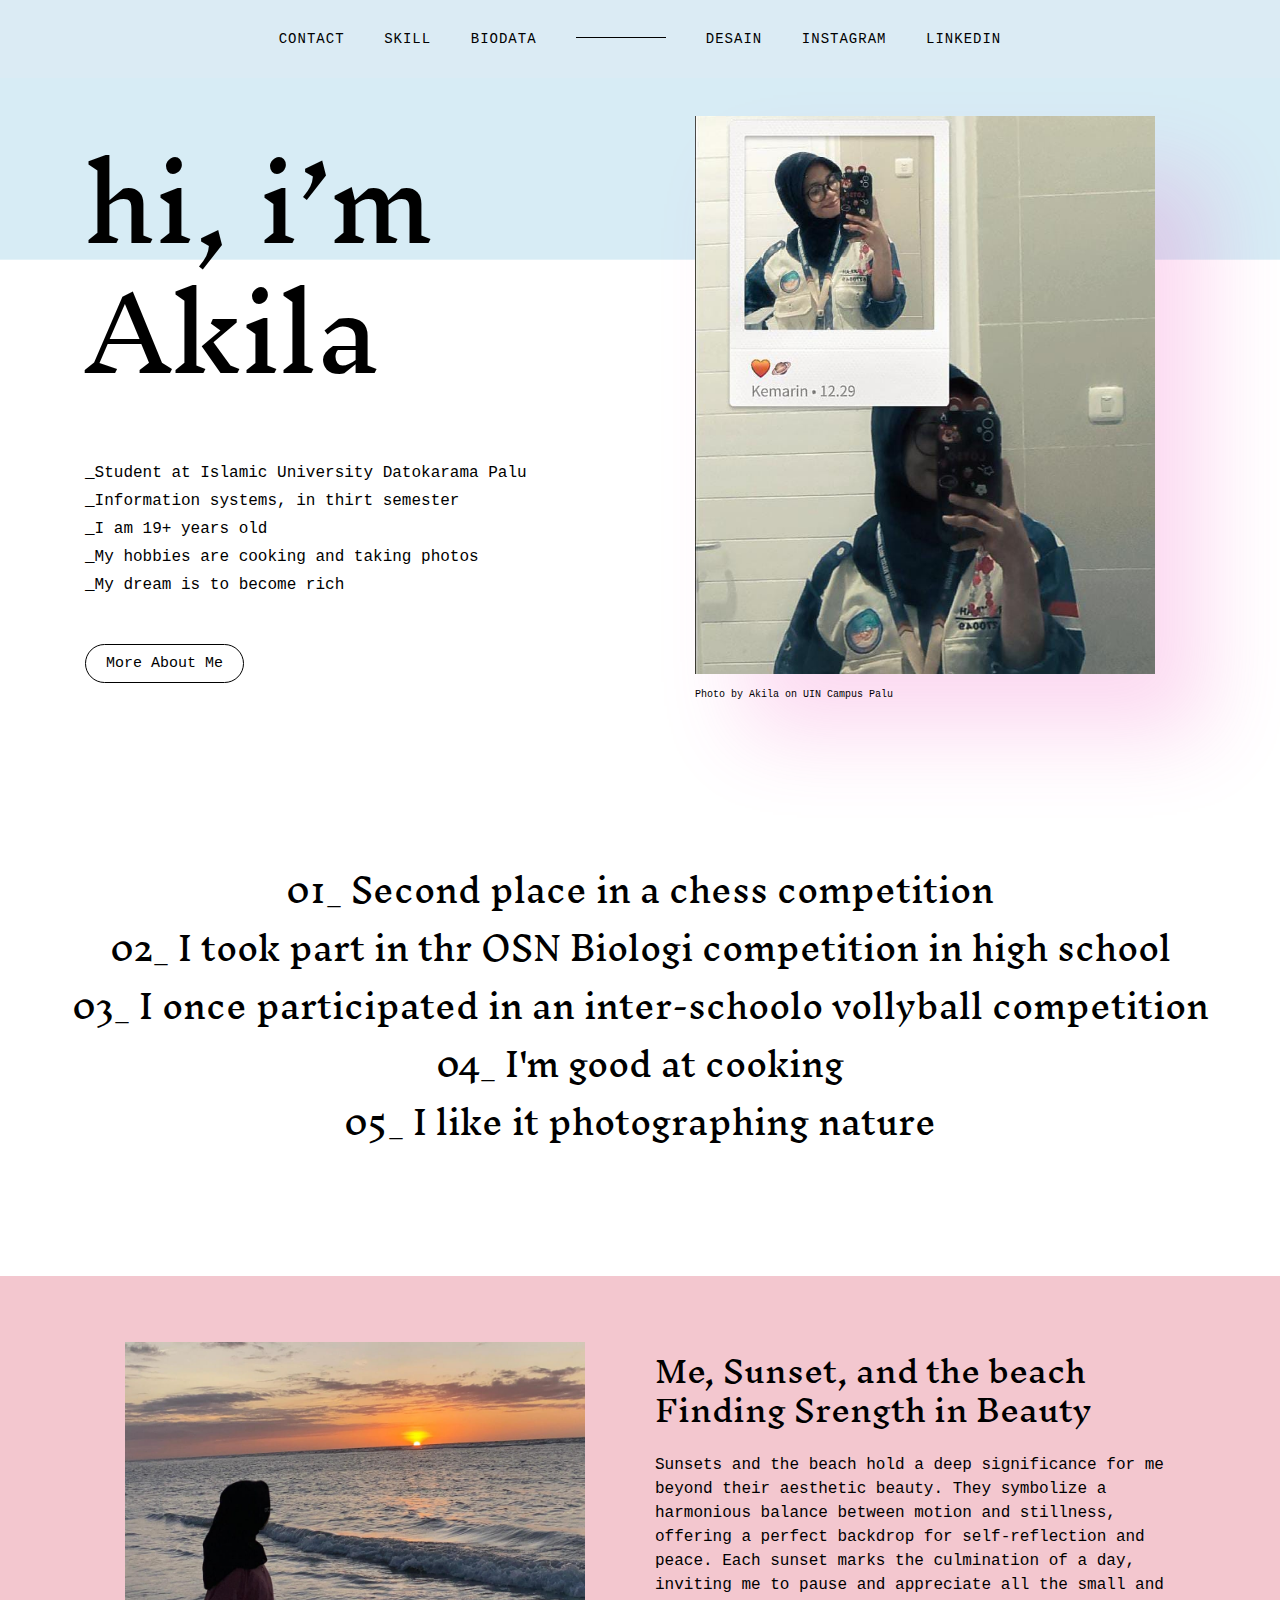
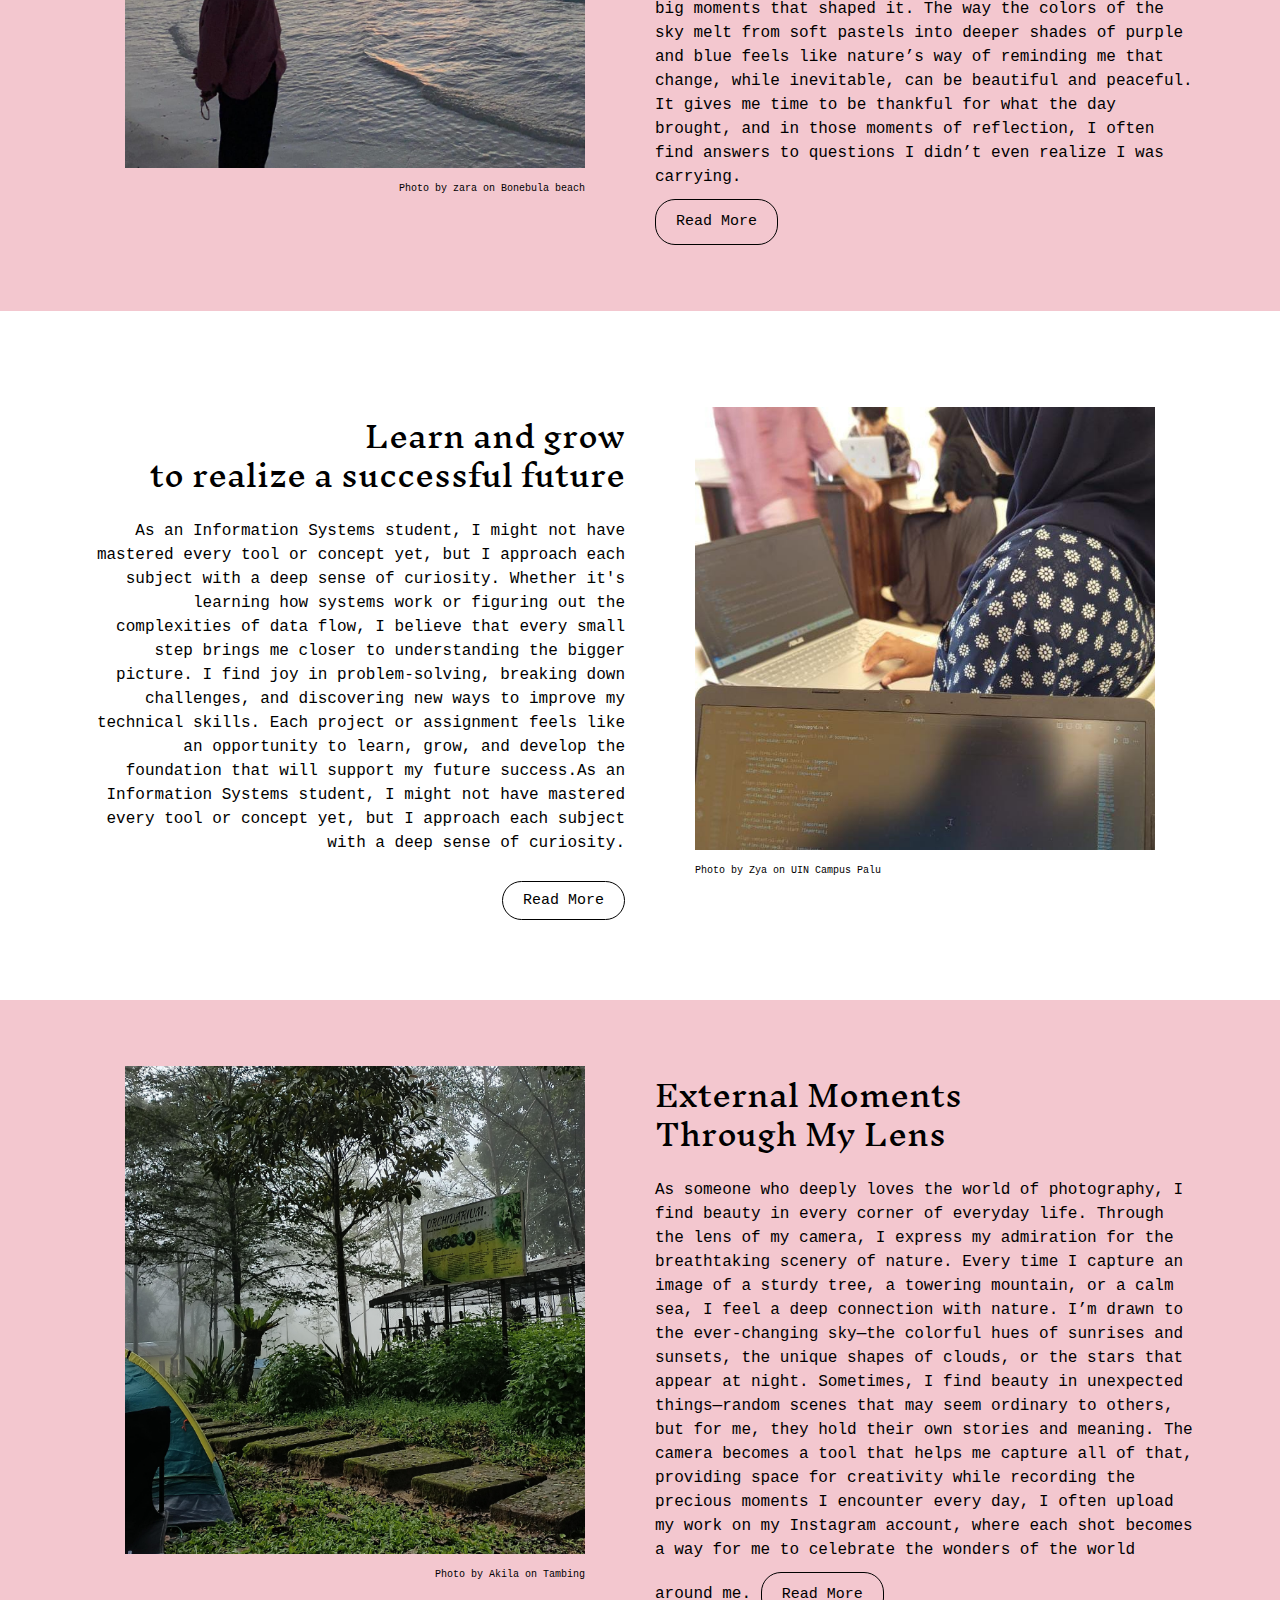
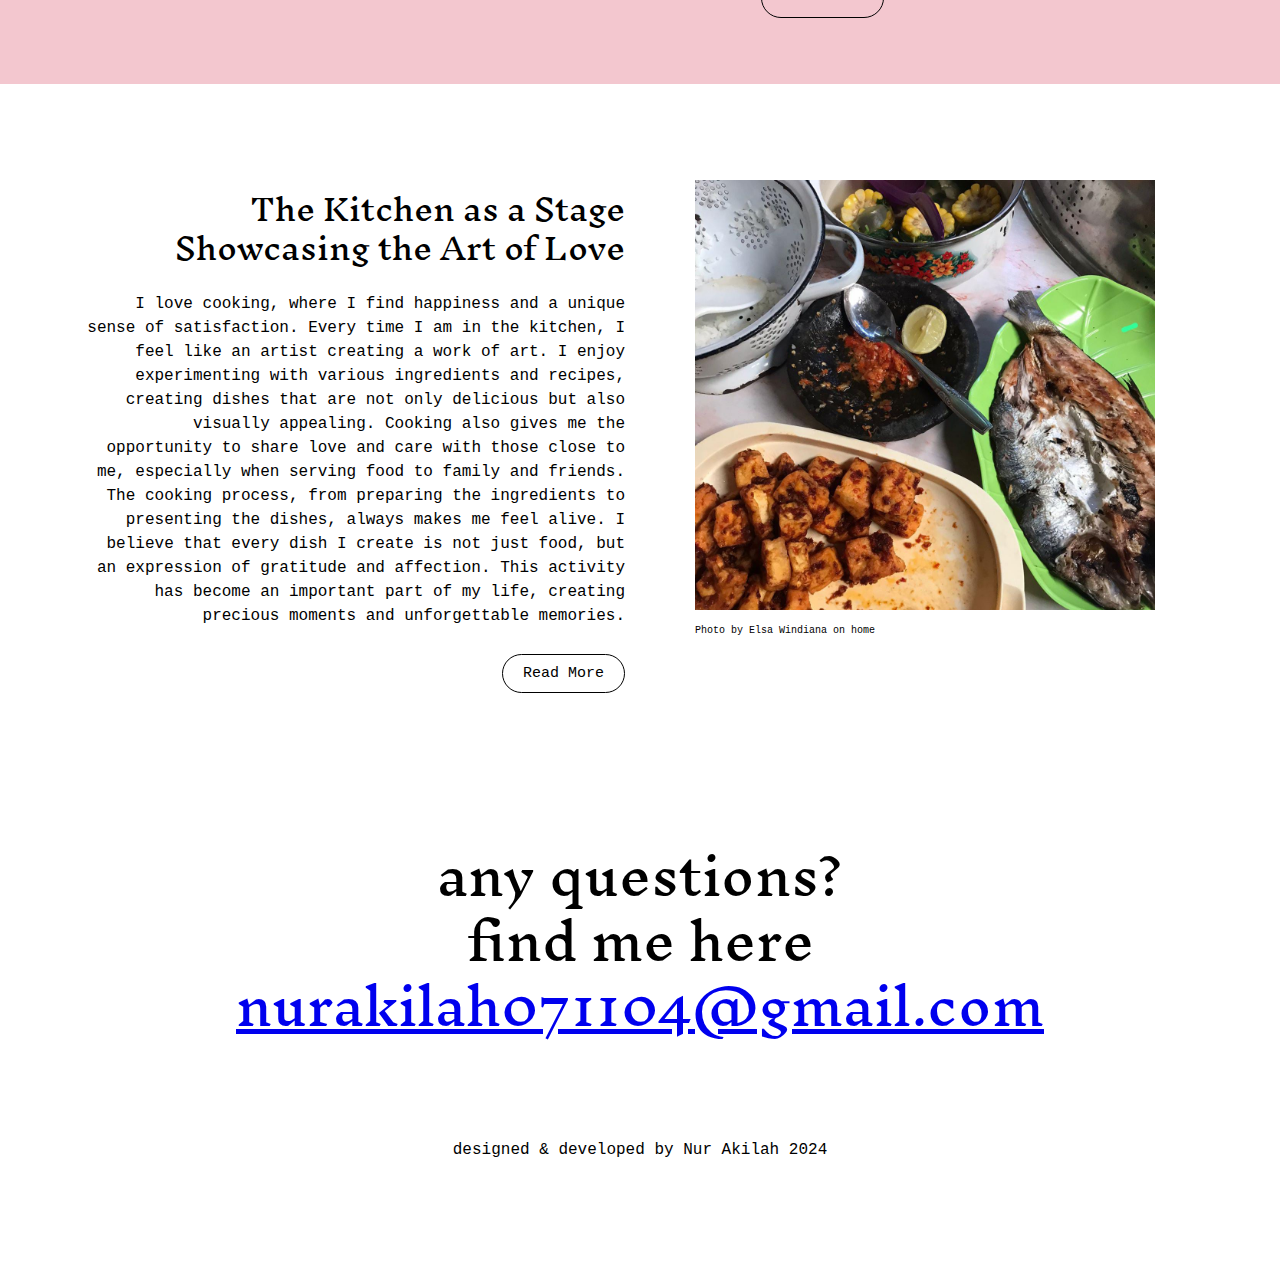
==== index.html @ 7b29a641 "upload_1" ====
<!DOCTYPE html>
<html>
<head>
	<meta charset="utf-8">
	<meta name="viewport" content="width=device-width, initial-scale=1.0">
	<title>Portfolio</title>
	<link rel="stylesheet" href="css/bootstrap-grid.css" type="text/css">
	<link rel="stylesheet" href="css/styles.css" type="text/css">
	<!-- add google font -->
	<link href="https://fonts.googleapis.com/css2?family=Inknut+Antiqua:wght@300;400;500;600;700;800;900&display=swap" rel="stylesheet">
</head>

<body>
	<nav>
		<ul >
			<li><a href="#contact">contact</a></li>
			<li><a href="#skill">skill</a></li>
			<li><a href="#biodata">biodata</a></li>
			<li class="empty"></li>
			<li><a href="#desain">desain</a></li>
			<li><a href="https://www.instagram.com/qy_loveee" target="_blank">instagram</a></li>
			<li><a href="https://akilaahhh.netlify.app/" target="_blank">linkedin</a></li>

		</ul>
	</nav>
	<header>
		<div class="container">
			<div class="row">
				<!-- right coloum -->
				<div class="col-sm">
					<h1>hi, i’m</br>
					Akila</h1>
					<ul id="biodata">
						<li>_Student at Islamic University Datokarama Palu</li>
						<li>_Information systems, in thirt semester</li>
						<li>_I am 19+ years old</li>
						<li>_My hobbies are cooking and taking photos</li>
						<li>_My dream is to become rich</li>
					</ul> 
					<a href="detail/more-details-about-me.html" class="button">More About Me</a>
				</div>
				<!-- left coloum -->
				<div class="col-sm">
					<figure>
						<img src="img\ilaa.iccu.jpg" class="intro-img" alt="Jone Doe">
						<figcaption>
							Photo by Akila on UIN Campus Palu
						</figcaption>
					</figure>
				</div>
			</div>
		</div>
	</header>
	<section id="skill">
		<ul class="skill-list">
			<li>01_ Second place in a chess competition</li>
			<li>02_ I took part in thr OSN Biologi competition in high school</li>
			<li>03_ I once participated in an inter-schoolo vollyball competition</li>
			<li>04_ I'm good at cooking</li>
			<li>05_ I like it photographing nature</li>
		</ul>
	</section>
	<!-- projects -->
	<section class="project blue">
		<div class="container">
			<div class="row">
				<!-- right coloum -->
				<div class="col-sm">
					<figure>
						<img src="img\ila.beach.jpg"alt="cosmetics">
						<figcaption class="right-alignment">
							Photo by zara on Bonebula beach
						</figcaption>
					</figure> 
				</div>
				<div class="col-sm">
					<h2>Me, Sunset, and the beach <br>Finding Srength in Beauty</h2>
					<p>Sunsets and the beach hold a deep significance for me beyond their aesthetic beauty. They symbolize a harmonious balance between motion and stillness, offering a perfect backdrop for self-reflection and peace. Each sunset marks the culmination of a day, inviting me to pause and appreciate all the small and big moments that shaped it. The way the colors of the sky melt from soft pastels into deeper shades of purple and blue feels like nature’s way of reminding me that change, while inevitable, can be beautiful and peaceful. It gives me time to be thankful for what the day brought, and in those moments of reflection, I often find answers to questions I didn’t even realize I was carrying. <br>
					<a href="detail/more-details.html" class="button">Read More </a>
				</div>
			</div>
		</div>
	</section>
	<!-- project2 -->
	<section class="project">
		<div class="container">
			<div class="row">
				<!-- right coloum -->
				<div class="col-sm right-alignment">
					<h2>Learn and grow  <br> to realize a successful future</h2>

					<p>As an Information Systems student, I might not have mastered every tool or concept yet, but I approach each subject with a deep sense of curiosity. Whether it's learning how systems work or figuring out the complexities of data flow, I believe that every small step brings me closer to understanding the bigger picture. I find joy in problem-solving, breaking down challenges, and discovering new ways to improve my technical skills. Each project or assignment feels like an opportunity to learn, grow, and develop the foundation that will support my future success.As an Information Systems student, I might not have mastered every tool or concept yet, but I approach each subject with a deep sense of curiosity. <br></p>
					<a href="detail/more-cooding-details.html" class="button">Read More </a>
				</div>
				<div class="col-sm">
					<figure>
						<img src="img\cooding.jpg"alt="cosmetics">
						<figcaption>
							Photo by Zya on UIN Campus Palu
						</figcaption>
					</figure> 
				</div>
			</div>
		</div>
	</section>
	<section class="project blue">
		<!-- project3 -->
		<div class="container">
			<div class="row">
				<!-- right coloum -->
				<div class="col-sm">
					<figure>
						<img src="img\random.jpg" alt="cosmetics">
						<figcaption class="right-alignment">
							Photo by Akila on Tambing
						</figcaption>
					</figure>
				</div> 
				<div class="col-sm">
					<h2>External Moments<br>
					Through My Lens</h2>
					<p>As someone who deeply loves the world of photography, I find beauty in every corner of everyday life. Through the lens of my camera, I express my admiration for the breathtaking scenery of nature. Every time I capture an image of a sturdy tree, a towering mountain, or a calm sea, I feel a deep connection with nature. I’m drawn to the ever-changing sky—the colorful hues of sunrises and sunsets, the unique shapes of clouds, or the stars that appear at night. Sometimes, I find beauty in unexpected things—random scenes that may seem ordinary to others, but for me, they hold their own stories and meaning. The camera becomes a tool that helps me capture all of that, providing space for creativity while recording the precious moments I encounter every day, I often upload my work on my Instagram account, where each shot becomes a way for me to celebrate the wonders of the world around me.
					<a href="detail/more-MyLens-details.html" class="button">Read More </a>
				</div>
			</div>
		</div>
	</section>
	<section class="project">
		<div class="container">
			<div class="row">
				<!-- right coloum -->
				<div class="col-sm right-alignment">
					<h2>The Kitchen as a Stage <br> Showcasing the Art of Love</h2>

					<p>I love cooking, where I find happiness and a unique sense of satisfaction. Every time I am in the kitchen, I feel like an artist creating a work of art. I enjoy experimenting with various ingredients and recipes, creating dishes that are not only delicious but also visually appealing. Cooking also gives me the opportunity to share love and care with those close to me, especially when serving food to family and friends. The cooking process, from preparing the ingredients to presenting the dishes, always makes me feel alive. I believe that every dish I create is not just food, but an expression of gratitude and affection. This activity has become an important part of my life, creating precious moments and unforgettable memories.</p>
					<a href="detail/more-cooking-details.html" class="button">Read More </a>
				</div>
				<div class="col-sm">
					<figure>
						<img src="img\cooking.jpg" alt="cosmetics">
						<figcaption>
							Photo by Elsa Windiana on home
						</figcaption>
					</figure> 
				</div>
			</div>
		</div>
	</section>
	<footer id="contact">
		<h2>any questions?<br>find me here <br><a href="mailto:nurakilah071104@gmail.com" target="_blank">nurakilah071104@gmail.com</a></h2>
			<p id="desain">designed & developed by Nur Akilah 2024</p>

		</footer>
	
	</body>
	</html>
---- css/styles.css ----
body{
	font-family: 'IBM Plex Mono', monospace;
}
body, ul{
	margin: 0;
	padding:0;
}

h1,h2, .skill-list {
	font-family: 'Inknut Antiqua', serif;

}

img{
	/*this limit width image*/
	max-width: 100%;
}
nav{
	background-color: #DBEBF4;
	position: fixed;
	z-index: 1;
	width: 100%;
}
header{
	top:70px;
	position: relative;
	margin-bottom:  220px;
	background-image: url('../img/background.png');
	background-repeat: no-repeat;
	background-size: cover;
	background-position-y: -185px; 
}

nav ul li{
	display: inline-block;
	margin: 0 15px;
	padding:0;
	text-transform: uppercase;
	letter-spacing: 1px;
	font-size: 14px;
	
}

nav ul{
	margin: 0 auto;
	text-align: center;
	padding: 30px;

}

h1{
	font-size: 100px;
	line-height: 130%;
	
}
h2{
	font-size: 30px;
	line-height: 130%;
}
h1, h2{
	font-weight: normal;
}
p{
	line-height: 150%;
}

ul li{
	list-style: none;
	margin: 10px 0;
	font-family:unset;
}

.button{
	border: 1px solid black;
	font-size: 15px;
	border-radius: 20px;
	text-decoration: none;
	color: black;
	padding: 10px 20px;
	margin-top:40px;
	display: inline-block;
	transition: background 0.5s ease-in-out;
}
.button:hover{
	background:black;
	color: white; 

}
figcaption{
	font-size: 10px;
	margin-top: 10px
}

.intro-img{
	box-shadow: 50px 60px 80px rgba(239, 70, 185, 0.2);
	margin-top: 30px;

}

.skill-list {
	text-align: center;
	font-size: 32px;
	line-height: 150%;
	margin-bottom: 130px;
}
.project{
	margin: 30px 0; 
	padding: 50px;
}

.blue{
	background-color: rgb(243, 199, 207);
	
	
}


.project .button{
	margin-top: 10px;
}
footer{
	text-align: center;
	margin:100px;

}
footer h2{
	font-size: 50px;
	margin-bottom:100px; 

}
.right-alignment{
	text-align: right;
}

li.empty{
	width: 90px;
	border-top: 1px solid black;
	top:-5px;
	position: relative; 
}

nav li a{
	text-decoration: none;
	color: black;
}
nav li a:hover{
	text-decoration: underline;
}
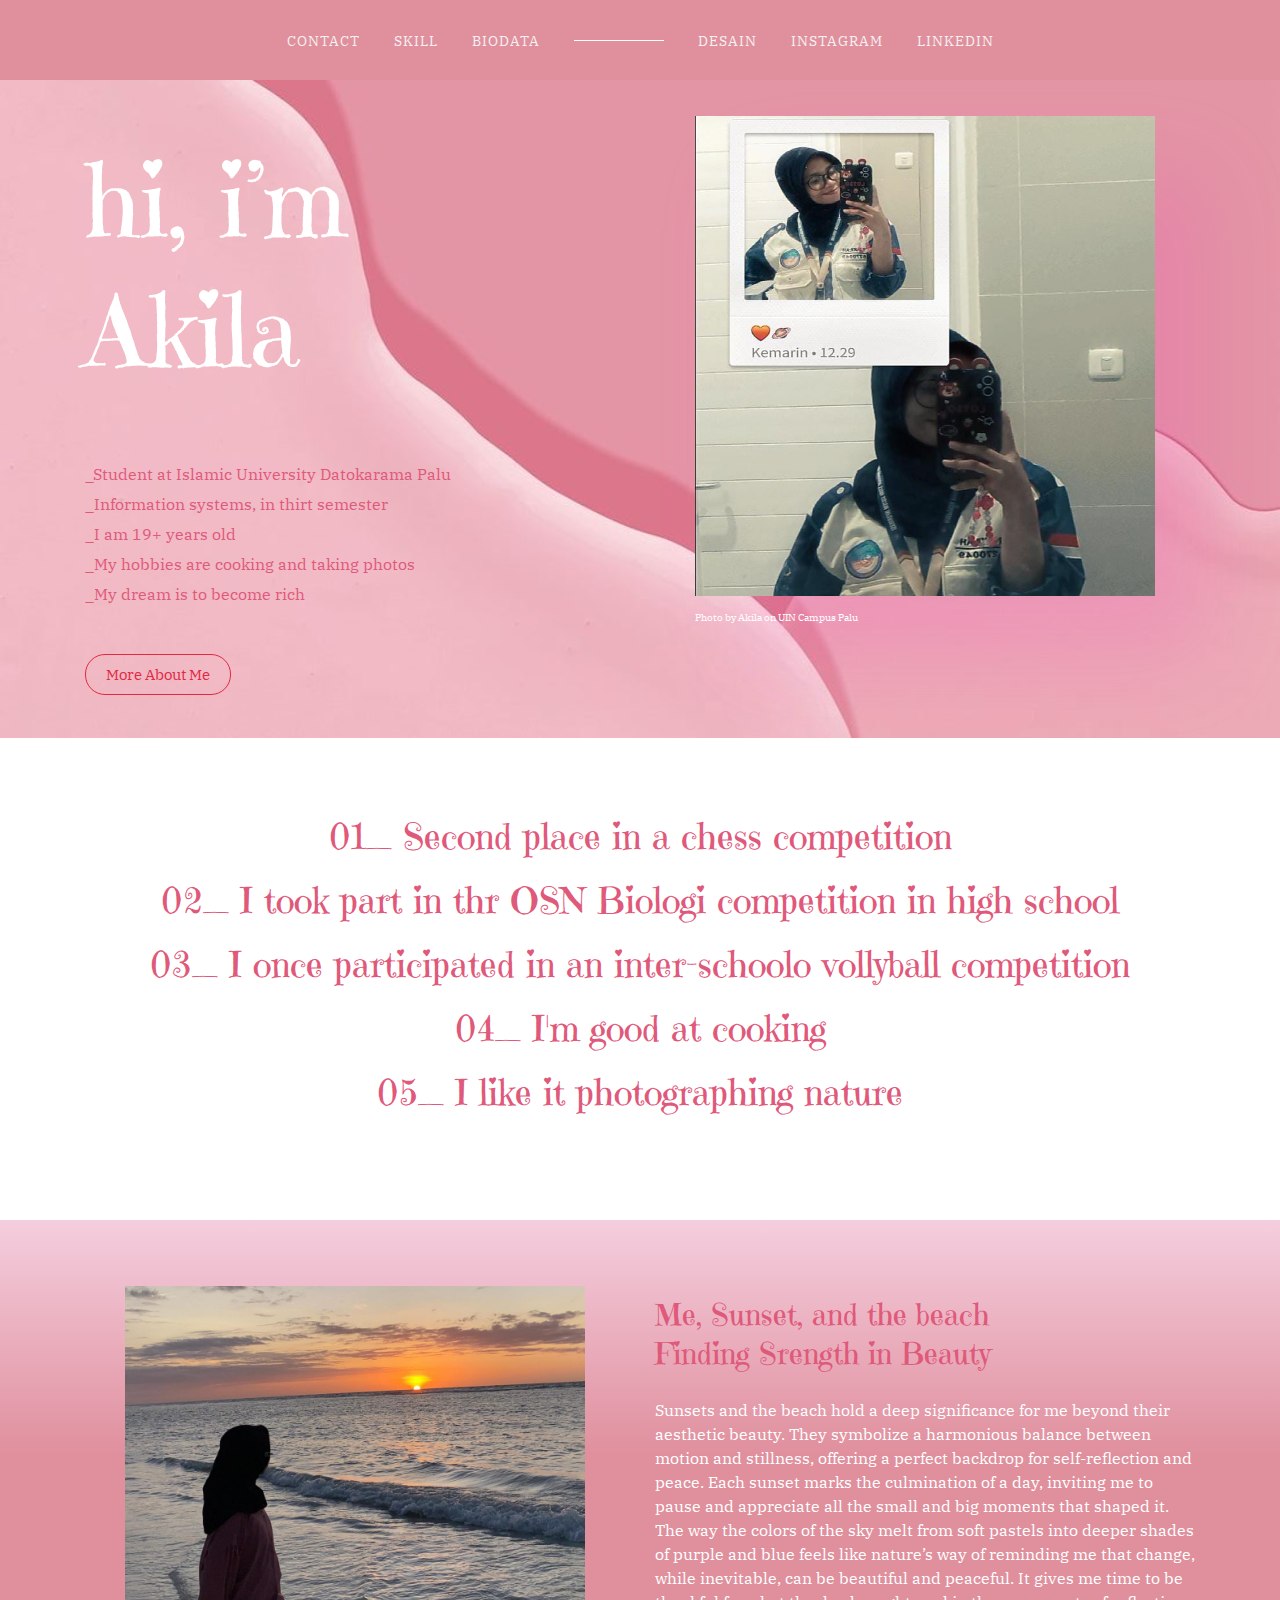
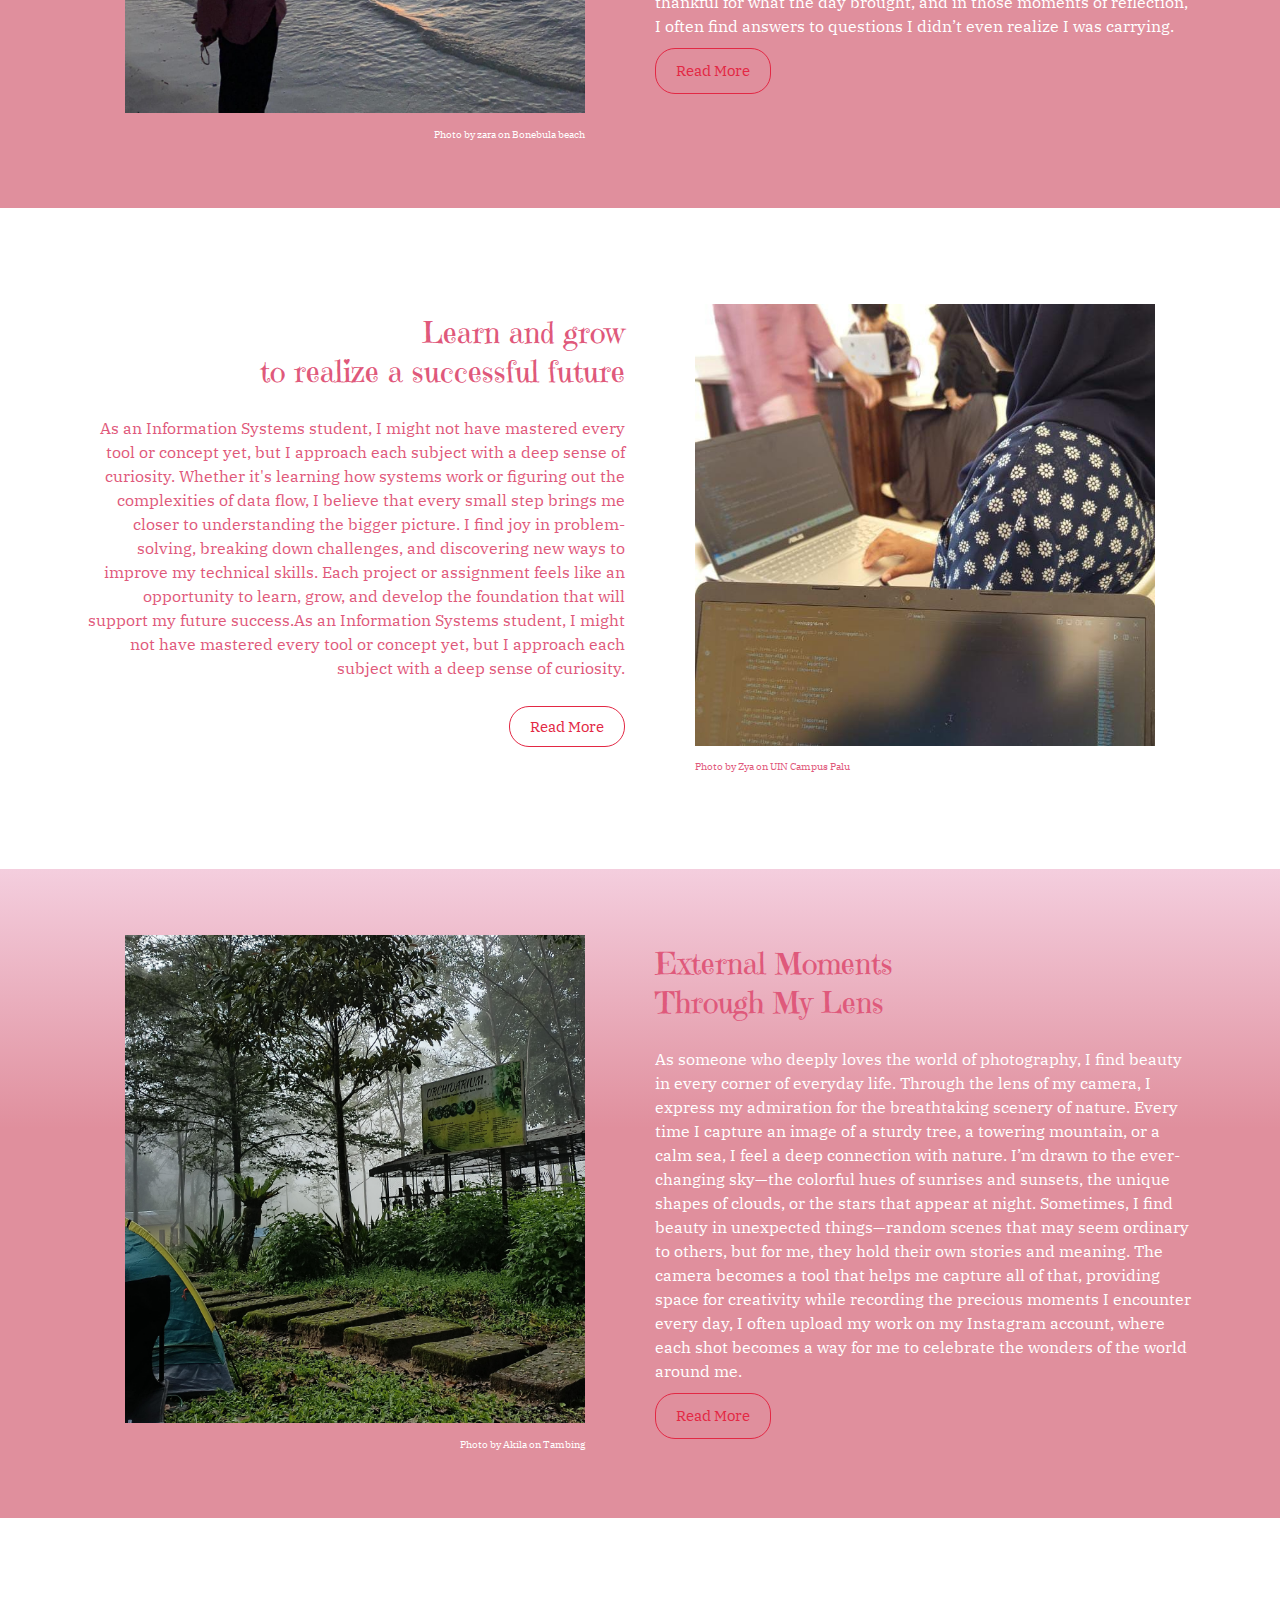
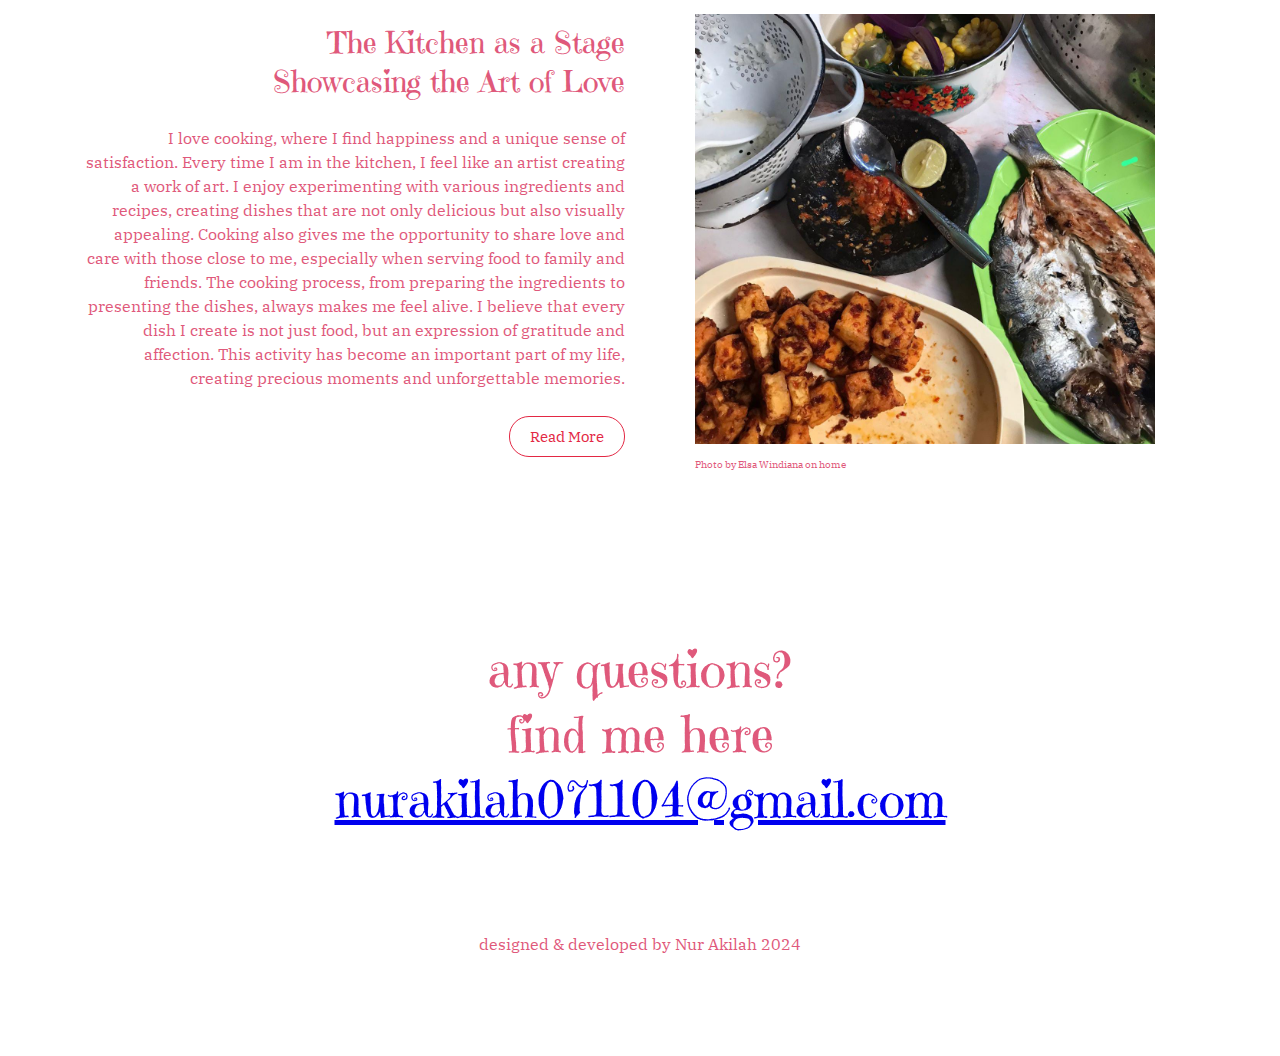
==== commit 254db5f4: "jhjh" ====
--- a/index.html
+++ b/index.html
@@ -8,16 +8,14 @@
 	<link rel="stylesheet" href="css/bootstrap-grid.css" type="text/css">
 	<link rel="stylesheet" href="css/styles.css" type="text/css">
 	<!-- add google font -->
-	<link href="https://fonts.googleapis.com/css2?family=Inknut+Antiqua:wght@300;400;500;600;700;800;900&display=swap" rel="stylesheet">
-</head>
-
-<body>
+	<link href="https://fonts.googleapis.com/css2?family=Emilys+Candy&display=swap" rel="stylesheet">
+	<link href="https://fonts.googleapis.com/css2?family=Emilys+Candy&family=IBM+Plex+Serif:ital,wght@0,100;0,200;0,300;0,400;0,500;0,600;0,700;1,100;1,200;1,300;1,400;1,500;1,600;1,700&family=Inconsolata:wght@200..900&family=Josefin+Slab:ital,wght@0,100..700;1,100..700&family=Mulish:ital,wght@0,200..1000;1,200..1000&family=Playfair+Display:ital,wght@0,400..900;1,400..900&display=swap" rel="stylesheet"><body>
 	<nav>
 		<ul >
 			<li><a href="#contact">contact</a></li>
 			<li><a href="#skill">skill</a></li>
 			<li><a href="#biodata">biodata</a></li>
-			<li class="empty"></li>
+			<li class="empty"></li> 
 			<li><a href="#desain">desain</a></li>
 			<li><a href="https://www.instagram.com/qy_loveee" target="_blank">instagram</a></li>
 			<li><a href="https://akilaahhh.netlify.app/" target="_blank">linkedin</a></li>
@@ -45,7 +43,7 @@
 					<figure>
 						<img src="img\ilaa.iccu.jpg" class="intro-img" alt="Jone Doe">
 						<figcaption>
-							Photo by Akila on UIN Campus Palu
+							<p>Photo by Akila on UIN Campus Palu</p>
 						</figcaption>
 					</figure>
 				</div>
@@ -70,11 +68,11 @@
 					<figure>
 						<img src="img\ila.beach.jpg"alt="cosmetics">
 						<figcaption class="right-alignment">
-							Photo by zara on Bonebula beach
+							<p>Photo by zara on Bonebula beach</p>
 						</figcaption>
 					</figure> 
 				</div>
-				<div class="col-sm">
+				<div class="col-sm akila">
 					<h2>Me, Sunset, and the beach <br>Finding Srength in Beauty</h2>
 					<p>Sunsets and the beach hold a deep significance for me beyond their aesthetic beauty. They symbolize a harmonious balance between motion and stillness, offering a perfect backdrop for self-reflection and peace. Each sunset marks the culmination of a day, inviting me to pause and appreciate all the small and big moments that shaped it. The way the colors of the sky melt from soft pastels into deeper shades of purple and blue feels like nature’s way of reminding me that change, while inevitable, can be beautiful and peaceful. It gives me time to be thankful for what the day brought, and in those moments of reflection, I often find answers to questions I didn’t even realize I was carrying. <br>
 					<a href="detail/more-details.html" class="button">Read More </a>
@@ -113,16 +111,16 @@
 					<figure>
 						<img src="img\random.jpg" alt="cosmetics">
 						<figcaption class="right-alignment">
-							Photo by Akila on Tambing
+							<p>Photo by Akila on Tambing</p>
 						</figcaption>
 					</figure>
 				</div> 
-				<div class="col-sm">
+				<div class="col-sm akila" >
 					<h2>External Moments<br>
 					Through My Lens</h2>
-					<p>As someone who deeply loves the world of photography, I find beauty in every corner of everyday life. Through the lens of my camera, I express my admiration for the breathtaking scenery of nature. Every time I capture an image of a sturdy tree, a towering mountain, or a calm sea, I feel a deep connection with nature. I’m drawn to the ever-changing sky—the colorful hues of sunrises and sunsets, the unique shapes of clouds, or the stars that appear at night. Sometimes, I find beauty in unexpected things—random scenes that may seem ordinary to others, but for me, they hold their own stories and meaning. The camera becomes a tool that helps me capture all of that, providing space for creativity while recording the precious moments I encounter every day, I often upload my work on my Instagram account, where each shot becomes a way for me to celebrate the wonders of the world around me.
-					<a href="detail/more-MyLens-details.html" class="button">Read More </a>
-				</div>
+					<p>As someone who deeply loves the world of photography, I find beauty in every corner of everyday life. Through the lens of my camera, I express my admiration for the breathtaking scenery of nature. Every time I capture an image of a sturdy tree, a towering mountain, or a calm sea, I feel a deep connection with nature. I’m drawn to the ever-changing sky—the colorful hues of sunrises and sunsets, the unique shapes of clouds, or the stars that appear at night. Sometimes, I find beauty in unexpected things—random scenes that may seem ordinary to others, but for me, they hold their own stories and meaning. The camera becomes a tool that helps me capture all of that, providing space for creativity while recording the precious moments I encounter every day, I often upload my work on my Instagram account, where each shot becomes a way for me to celebrate the wonders of the world around me. <p\> <br> <a href="detail/more-MyLens-details.html" class="button">Read More </a>
+				
+					</div>
 			</div>
 		</div>
 	</section>
--- a/css/styles.css
+++ b/css/styles.css
@@ -1,14 +1,25 @@
-body{
-	font-family: 'IBM Plex Mono', monospace;
-}
+
 body, ul{
 	margin: 0;
 	padding:0;
 }
+body{
+	font-family: "IBM Plex Serif", serif;
+	color: rgb(223, 89, 123);
+	
+}
 
 h1,h2, .skill-list {
-	font-family: 'Inknut Antiqua', serif;
+	font-family: "Emilys Candy", serif;
+	color: rgb(223, 89, 123);
 
+}
+.intro-img {
+    box-shadow: 50px 60px 80px rgba(245, 235, 186, 0.2);
+    margin-top: 30px;
+    width: 100%; /* Atur lebar gambar sesuai dengan kontainer */
+    max-width: 600px; /* Ganti dengan lebar maksimum yang diinginkan */
+    height: 480px; /* Mempertahankan rasio aspek gambar */
 }
 
 img{
@@ -16,7 +27,7 @@
 	max-width: 100%;
 }
 nav{
-	background-color: #DBEBF4;
+	background: rgb(224, 143, 157);
 	position: fixed;
 	z-index: 1;
 	width: 100%;
@@ -24,11 +35,13 @@
 header{
 	top:70px;
 	position: relative;
-	margin-bottom:  220px;
-	background-image: url('../img/background.png');
+	margin-bottom:  0px;
+	background-image: url('../img/bg6.jpeg');
 	background-repeat: no-repeat;
 	background-size: cover;
 	background-position-y: -185px; 
+	height: 800px;
+
 }
 
 nav ul li{
@@ -51,6 +64,7 @@
 h1{
 	font-size: 100px;
 	line-height: 130%;
+	color: white;
 	
 }
 h2{
@@ -67,28 +81,32 @@
 ul li{
 	list-style: none;
 	margin: 10px 0;
-	font-family:unset;
+
 }
 
 .button{
-	border: 1px solid black;
+	border: 1px solid  rgb(227, 40, 68);
 	font-size: 15px;
 	border-radius: 20px;
 	text-decoration: none;
-	color: black;
+	color: rgb(227, 40, 68);
 	padding: 10px 20px;
 	margin-top:40px;
 	display: inline-block;
 	transition: background 0.5s ease-in-out;
 }
 .button:hover{
-	background:black;
+	background:rgb(234, 137, 153);
 	color: white; 
 
 }
 figcaption{
 	font-size: 10px;
 	margin-top: 10px
+
+}
+figcaption p{
+color: white;
 }
 
 .intro-img{
@@ -98,10 +116,11 @@
 }
 
 .skill-list {
+
 	text-align: center;
-	font-size: 32px;
+	font-size: 36px;
 	line-height: 150%;
-	margin-bottom: 130px;
+	margin-bottom: 100px;
 }
 .project{
 	margin: 30px 0; 
@@ -109,8 +128,7 @@
 }
 
 .blue{
-	background-color: rgb(243, 199, 207);
-	
+	background:linear-gradient(to bottom,rgb(244, 206, 222), rgb(224, 143, 157) 40%);
 	
 }
 
@@ -134,15 +152,19 @@
 
 li.empty{
 	width: 90px;
-	border-top: 1px solid black;
+	border-top: 1px solid white;
 	top:-5px;
 	position: relative; 
 }
 
 nav li a{
 	text-decoration: none;
-	color: black;
+	color: rgb(247, 240, 242);
+
 }
 nav li a:hover{
 	text-decoration: underline;
-}+}
+.akila p, .button akila{
+	color: white;
+}
